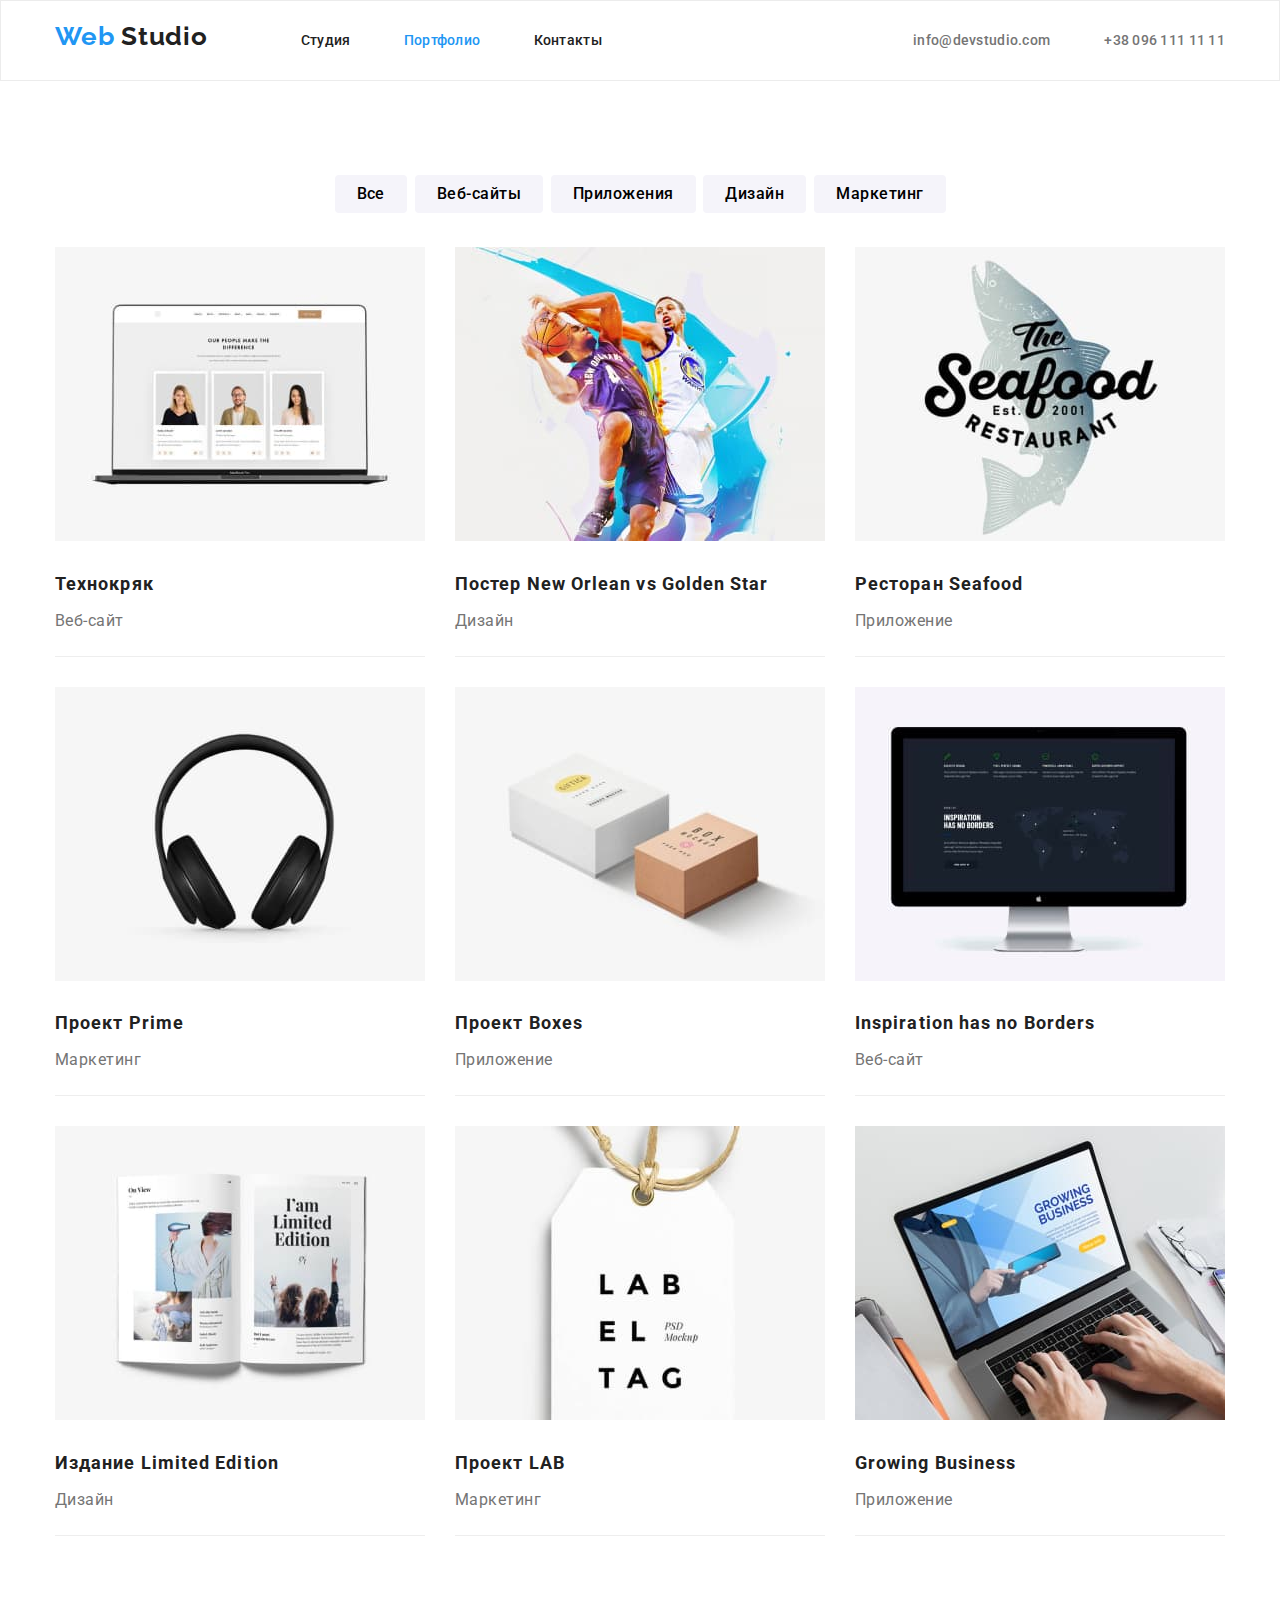
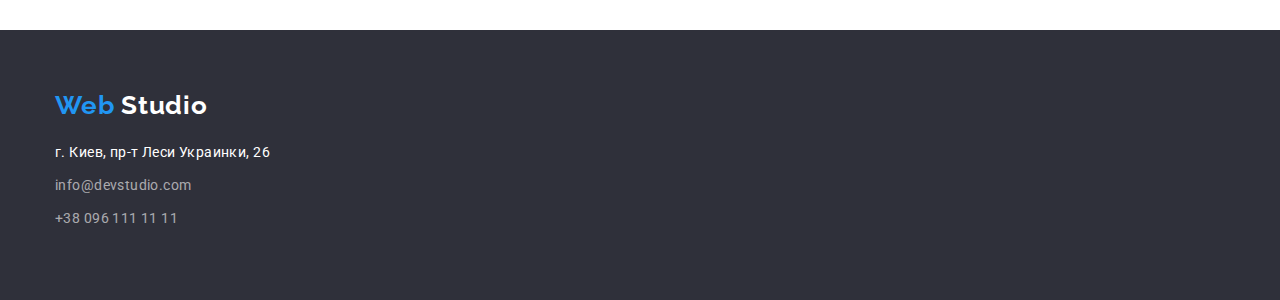
==== portfolio.html @ 4fb36acf "Initial commit" ====
<!DOCTYPE html>
<html lang="ru">
	<head>
		<meta charset="UTF-8" />
		<meta http-equiv="X-UA-Compatible" content="IE=edge" />
		<meta name="viewport" content="width=device-width, initial-scale=1.0" />
		<title>WebStudio</title>
		<link
			rel="stylesheet"
			href="https://cdnjs.cloudflare.com/ajax/libs/modern-normalize/1.1.0/modern-normalize.min.css"
		/>
		<link rel="stylesheet" href="./css/styles.css" />
		<link rel="preconnect" href="https://fonts.googleapis.com" />
		<link rel="preconnect" href="https://fonts.gstatic.com" crossorigin />
		<link
			href="https://fonts.googleapis.com/css2?family=Raleway:wght@700&family=Roboto:wght@400;500;700;900&display=swap"
			rel="stylesheet"
		/>
	</head>
	<body>
		<header class="header">
			<div class="container top">
				<nav class="navigation">
					<a href="./index.html" class="navigation-link link">
						<span class="part-link">Web</span>
						Studio
					</a>
					<ul class="navigation-list list">
						<li class="list-item"><a class="link" href="./index.html">Студия</a></li>
						<li class="list-item"><a class="link current" href="">Портфолио</a></li>
						<li class="list-item"><a class="link" href="">Контакты</a></li>
					</ul>
				</nav>
				<ul class="contacts list">
					<li class="list-item">
						<a href="mailto:info@devstudio.com" target="_blank" rel="noreferrer noopener" class="header-link link">
							info@devstudio.com
						</a>
					</li>
					<li class="list-item">
						<a href="tel:+380961111111" target="_blank" rel="noreferrer noopener" class="header-link link">
							+38 096 111 11 11
						</a>
					</li>
				</ul>
			</div>
		</header>
		<main>
			<section class="portfolio section">
				<div class="container main">
					<h1 hidden>Портфолио</h1>
					<ul class="filters-list list">
						<li class="items"><button class="button" type="button">Все</button></li>
						<li class="items"><button class="button" type="button">Веб-сайты</button></li>
						<li class="items"><button class="button" type="button">Приложения</button></li>
						<li class="items"><button class="button" type="button">Дизайн</button></li>
						<li class="items"><button class="button" type="button">Маркетинг</button></li>
					</ul>
					<ul class="projects-list list">
						<li class="item">
							<a class="link" href="">
								<img src="./img/technokryak.jpg" alt="Ноутбук с портфолио" width="370" height="294" />
								<h2 class="title">Технокряк</h2>
								<p class="text">Веб-сайт</p>
							</a>
						</li>
						<li class="item">
							<a class="link" href="">
								<img src="./img/poster.jpg" alt="Баскетбольний матч" width="370" height="294" />
								<h2 class="title">Постер New Orlean vs Golden Star</h2>
								<p class="text">Дизайн</p>
							</a>
						</li>
						<li class="item">
							<a class="link" href="">
								<img src="./img/seafood.jpg" alt="Морской ресторан" width="370" height="294" />
								<h2 class="title">Ресторан Seafood</h2>
								<p class="text">Приложение</p>
							</a>
						</li>
						<li class="item">
							<a class="link" href="">
								<img src="./img/prime.jpg" alt="Наушники" width="370" height="294" />
								<h2 class="title">Проект Prime</h2>
								<p class="text">Маркетинг</p>
							</a>
						</li>
						<li class="item">
							<a class="link" href="">
								<img src="./img/boxes.jpg" alt="Коробки" width="370" height="294" />
								<h2 class="title">Проект Boxes</h2>
								<p class="text">Приложение</p>
							</a>
						</li>
						<li class="item">
							<a class="link" href="">
								<img src="./img/inspiration.jpg" alt="Монитор" width="370" height="294" />
								<h2 class="title">Inspiration has no Borders</h2>
								<p class="text">Веб-сайт</p>
							</a>
						</li>
						<li class="item">
							<a class="link" href="">
								<img src="./img/limited-edition.jpg" alt="Журнал" width="370" height="294" />
								<h2 class="title">Издание Limited Edition</h2>
								<p class="text">Дизайн</p>
							</a>
						</li>
						<li class="item">
							<a class="link" href="">
								<img src="./img/LAB.jpg" alt="Бирка" width="370" height="294" />
								<h2 class="title">Проект LAB</h2>
								<p class="text">Маркетинг</p>
							</a>
						</li>
						<li class="item">
							<a class="link" href="">
								<img src="./img/growing-business.jpg" alt="Ноутбук" width="370" height="294" />
								<h2 class="title">Growing Business</h2>
								<p class="text">Приложение</p>
							</a>
						</li>
					</ul>
				</div>
			</section>
		</main>
		<footer class="footer">
			<div class="container end">
				<a href="./index.html" class="footer-part-link link">
					<span class="part-link">Web</span>
					Studio
				</a>
				<address class="footer-address">
					<ul class="list">
						<li>
							<a
								href="https://goo.gl/maps/cinAFBpo13wNEEMP8"
								target="_blank"
								rel="noreferrer noopener"
								class="footer-link link"
							>
								<span class="footer-address-link">г. Киев, пр-т Леси Украинки, 26</span>
							</a>
						</li>
						<li>
							<a href="mailto:info@devstudio.com" target="_blank" rel="noreferrer noopener" class="footer-link link">
								info@devstudio.com
							</a>
						</li>
						<li>
							<a href="tel:+380961111111" target="_blank" rel="noreferrer noopener" class="footer-link link">
								+38 096 111 11 11
							</a>
						</li>
					</ul>
				</address>
			</div>
		</footer>
	</body>
</html>
---- css/styles.css ----
/*  цвет фона белый #FFFFFF */
/* цвет фона 2 #F5F4FA */
/* цвет фона 3 #2F303A */
/* цвет #2196F3 */
/*  цвет текста основной 212121 */
/* цвет текста дополнительный 757575 */

/* Стили для index.html */
:root {
	--primary-text-color: #757575;
	--title-text-color: #212121;
	--accent-color: #2196f3;
	--primary-bcg-color: #ffffff;
	--secondary-bcg-color: #f5f4fa;
	--another-bcg-color: #2f303a;
}
body {
	background-color: #ffffff;
	color: var(--title-text-color);
	font-family: "Roboto", sans-serif;
}
.navigation-link {
	color: var(--title-text-color);
	font-family: Raleway, sans-serif;
	font-weight: 700;
	font-size: 26px;
	line-height: 1.2;
	letter-spacing: 0.03em;
	display: block;
	margin-right: 93px;
}
.list {
	list-style: none;
	padding: 0;
	margin: 0;
}
.list-item {
	display: flex;
	display: inline-block;
}
.contacts {
	margin-left: auto;
}
.navigation {
	display: flex;
	align-items: baseline;
}
.list .list-item + .list-item {
	margin-left: 50px;
}
.list-item .link {
	display: block;
	padding-top: 32px;
	padding-bottom: 32px;
}
.link {
	text-decoration: none;
}

.part-link {
	color: var(--accent-color);
}
.navigation-list .link {
	color: var(--title-text-color);
}
.navigation-list {
	font-weight: 500;
	font-size: 14px;
	line-height: 1.1;
	letter-spacing: 0.02em;
}
.navigation-list .link:hover,
.navigation-list .link:focus {
	color: var(--accent-color);
}
.header-link {
	color: var(--primary-text-color);
	font-weight: 500;
	font-size: 14px;
	line-height: 1.1;
	letter-spacing: 0.02em;
}
.header-link:hover,
.header-link:focus {
	color: var(--accent-color);
}
.navigation-list .link.current {
	color: var(--accent-color);
}
.section {
	padding-bottom: 94px;
}
.container {
	width: 1200px;
	margin-left: auto;
	margin-right: auto;
	padding-left: 15px;
	padding-right: 15px;
}
.top {
	display: flex;
	padding-bottom: 0;
	align-items: center;
}
.header {
	border: 1px solid #ececec;
}
h3 {
	margin-top: 0;
}
p {
	margin-top: 0;
	margin-bottom: 0;
}
/*  Hero */
.hero {
	background-color: var(--another-bcg-color);
	text-align: center;
	padding-top: 200px;
	padding-bottom: 200px;
}
.hero-title {
	margin-top: 0;
	margin-bottom: 0;
	color: var(--primary-bcg-color);
	font-style: normal;
	font-weight: 900;
	font-size: 44px;
	line-height: 1.36;
	letter-spacing: 0.06em;
}
.btn {
	background-color: var(--accent-color);
	color: var(--primary-bcg-color);
	cursor: pointer;
	font-family: inherit;
	font-style: normal;
	font-weight: 700;
	font-size: 16px;
	line-height: 1.87;
	display: flex;
	align-items: center;
	letter-spacing: 0.06em;
	display: inline-block;
	margin-top: 30px;
	width: 200px;
	height: 50px;
	border-radius: 4px;
}
.btn:hover,
.btn:focus {
	background-color: #188ce8;
}

/* Features */
.features-list {
	display: flex;
	width: 1170px;
	justify-content: space-between;
	margin-left: auto;
	margin-right: auto;
}
.features-item {
	display: flex;
	flex-wrap: wrap;
	width: 270px;
	height: 101px;
	margin-right: 30px;
}
.features-item:last-child {
	margin-right: 0;
}
.features-title {
	color: var(--title-text-color);
	font-weight: 700;
	font-size: 14px;
	line-height: 1.14;
	letter-spacing: 0.03em;
	text-transform: uppercase;
	margin-bottom: 10px;
}
.features-text {
	color: var(--primary-text-color);
	font-weight: 400;
	font-size: 14px;
	line-height: 1.71;
	letter-spacing: 0.03em;
}
.explanation {
	padding-top: 94px;
}

/* Work */
.section-title {
	color: var(--title-text-color);
	font-weight: 700;
	font-size: 36px;
	line-height: 1.16;
	text-align: center;
	letter-spacing: 0.03em;
	margin-top: 0;
	margin-bottom: 50px;
}
.work {
	display: flex;
	width: 1170px;
	justify-content: space-between;
	margin-left: auto;
	margin-right: auto;
}
.work-item {
	margin-right: 30px;
}
.work-item:last-child {
	margin-right: 0;
}

/* Team */
.team {
	background-color: var(--secondary-bcg-color);
}
.team-list {
	background-color: var(--primary-bcg-color);
	margin-right: 30px;
}
.team-list:last-child {
	margin-right: 0;
}
.teammates {
	color: var(--title-text-color);
	font-weight: 500;
	font-size: 16px;
	line-height: 1.18;
	text-align: center;
	letter-spacing: 0.03em;
	margin-top: 30px;
	margin-bottom: 10px;
}
.team-text {
	color: var(--primary-text-color);
	font-size: 16px;
	line-height: 1.18;
	text-align: center;
	letter-spacing: 0.03em;
	margin-bottom: 30px;
}
.team-group {
	display: flex;
	width: 1170px;
	justify-content: space-between;
	margin-left: auto;
	margin-right: auto;
}
.persons {
	padding-top: 94px;
}
/* Footer */
.footer {
	background-color: var(--another-bcg-color);
}
.footer-address {
	font-style: normal;
}
.footer-part-link {
	color: var(--primary-bcg-color);
	font-family: Raleway, sans-serif;
	font-weight: 700;
	font-size: 26px;
	line-height: 1.2;
	letter-spacing: 0.03em;
	margin-bottom: 20px;
	display: inline-block;
}
.footer-link {
	color: #ffffff99;
	font-weight: 400;
	font-size: 14px;
	line-height: 1.71;
	letter-spacing: 0.03em;
	margin-bottom: 9px;
	display: inline-block;
}
.footer-link:hover,
.footer-link:focus {
	color: var(--accent-color);
}
.footer-address-link {
	color: var(--primary-bcg-color);
	margin-bottom: 9px;
}
.footer-address-link:hover,
.footer-address-link:focus {
	color: var(--accent-color);
}
.end {
	padding-top: 60px;
	padding-bottom: 60px;
}
/* Стили для portfolio.html */
.main {
	padding-top: 94px;
}
.button {
	cursor: pointer;
	font-family: inherit;
	font-weight: 500;
	font-size: 16px;
	line-height: 1.62;
	text-align: center;
	letter-spacing: 0.03em;
	background-color: var(--secondary-bcg-color);
	border: none;
	padding-left: 22px;
	padding-right: 22px;
	padding-top: 6px;
	padding-bottom: 6px;
	border-radius: 4px;
}
.button:hover,
.button:focus {
	color: var(--primary-bcg-color);
	background-color: var(--accent-color);
}
.filters-list {
	display: flex;
	flex-wrap: wrap;
	margin-left: auto;
	margin-right: auto;
	width: 611px;
	justify-content: space-between;
	margin-bottom: 34px;
}
.projects-list .title {
	font-weight: 700;
	font-size: 18px;
	line-height: 2;
	letter-spacing: 0.06em;
	color: var(--title-text-color);
	margin-top: 20px;
	margin-bottom: 4px;
}
.projects-list .text {
	font-size: 16px;
	line-height: 1.88;
	letter-spacing: 0.03em;
	color: var(--primary-text-color);
	margin-bottom: 20px;
}
.projects-list {
	display: flex;
	flex-wrap: wrap;
}
.item {
	margin-right: 30px;
	margin-bottom: 30px;
	border-bottom: 1px solid #eeeeee;
}
.item:nth-child(3n) {
	margin-right: 0;
}
.item:nth-last-child(-n + 3) {
	margin-bottom: 0;
}
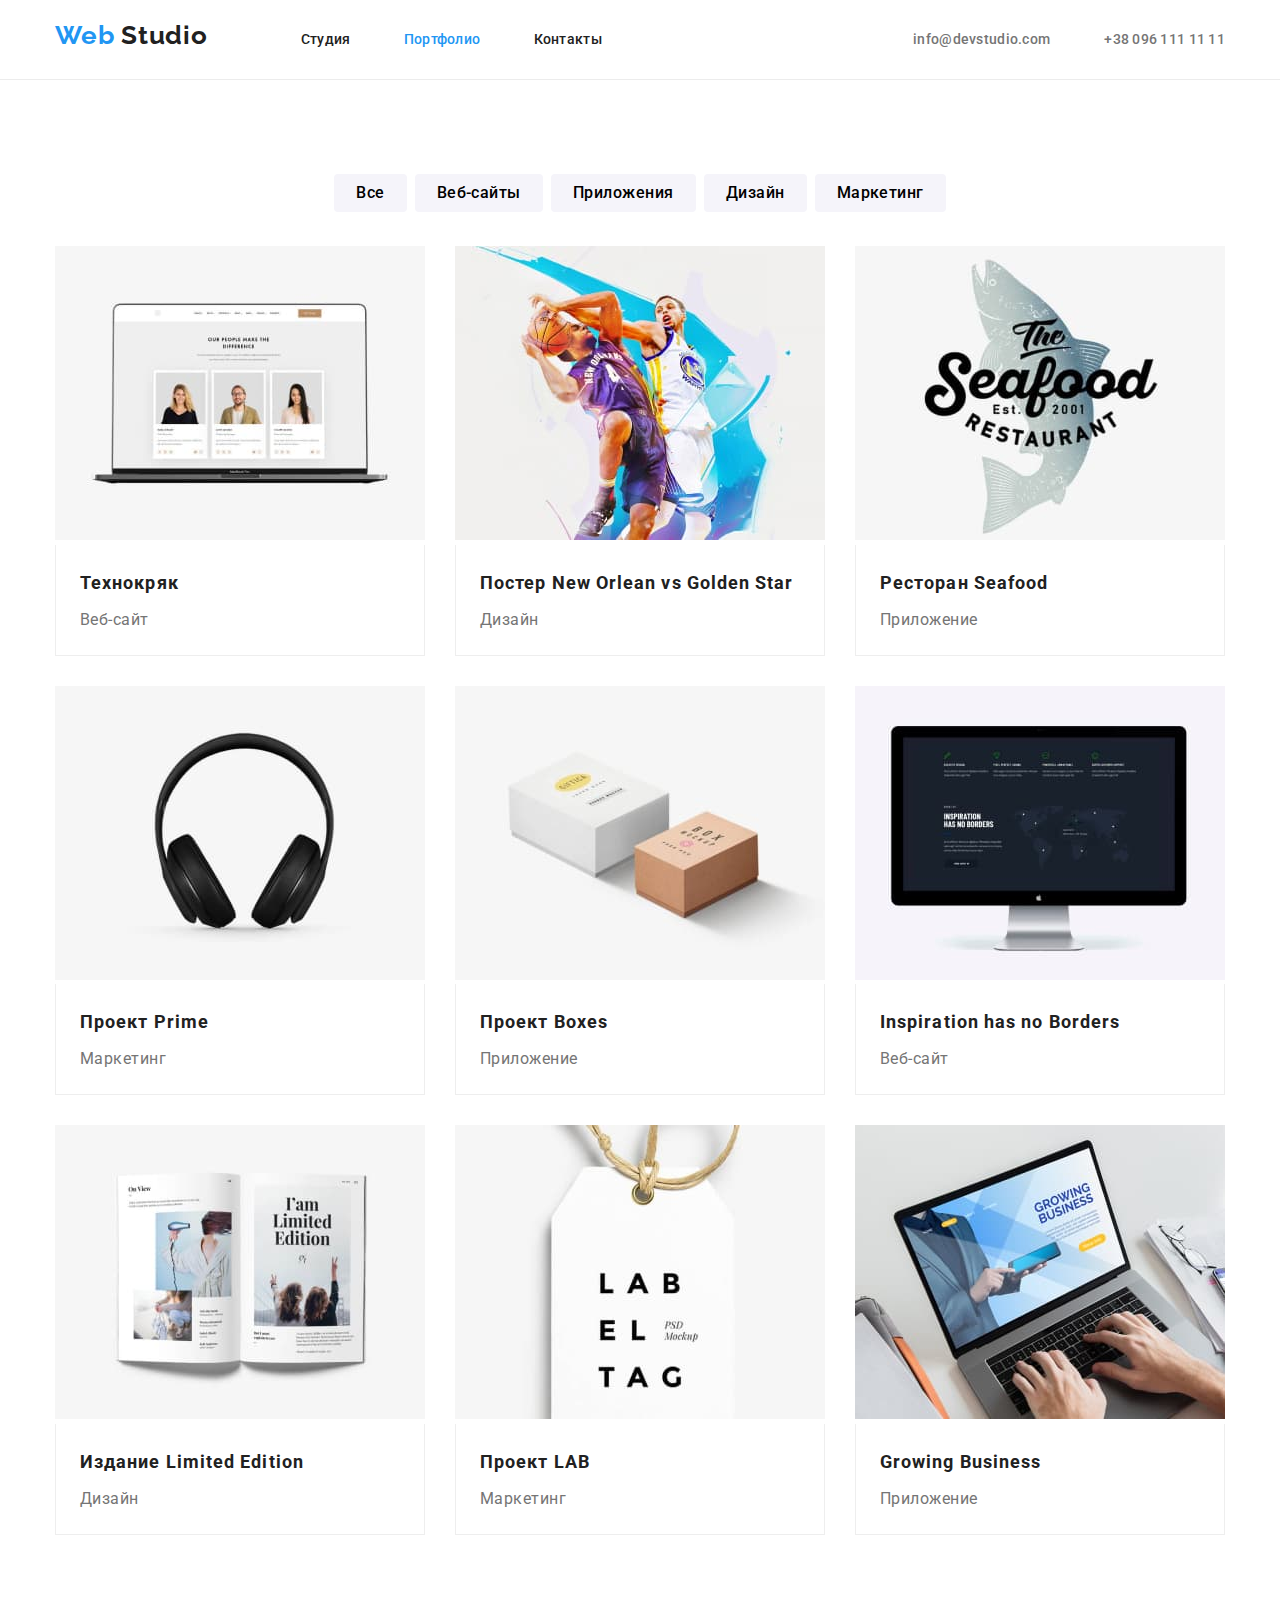
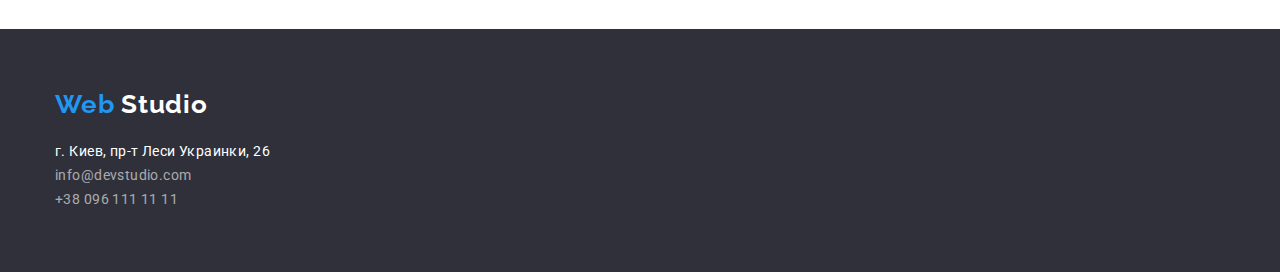
==== commit d2a4d272: "hw3" ====
--- a/portfolio.html
+++ b/portfolio.html
@@ -60,64 +60,82 @@
 						<li class="item">
 							<a class="link" href="">
 								<img src="./img/technokryak.jpg" alt="Ноутбук с портфолио" width="370" height="294" />
-								<h2 class="title">Технокряк</h2>
-								<p class="text">Веб-сайт</p>
+								<div class="projects">
+									<h2 class="title">Технокряк</h2>
+									<p class="text">Веб-сайт</p>
+								</div>
 							</a>
 						</li>
 						<li class="item">
 							<a class="link" href="">
 								<img src="./img/poster.jpg" alt="Баскетбольний матч" width="370" height="294" />
-								<h2 class="title">Постер New Orlean vs Golden Star</h2>
-								<p class="text">Дизайн</p>
+								<div class="projects">
+									<h2 class="title">Постер New Orlean vs Golden Star</h2>
+									<p class="text">Дизайн</p>
+								</div>
 							</a>
 						</li>
 						<li class="item">
 							<a class="link" href="">
 								<img src="./img/seafood.jpg" alt="Морской ресторан" width="370" height="294" />
-								<h2 class="title">Ресторан Seafood</h2>
-								<p class="text">Приложение</p>
+								<div class="projects">
+									<h2 class="title">Ресторан Seafood</h2>
+									<p class="text">Приложение</p>
+								</div>
 							</a>
 						</li>
 						<li class="item">
 							<a class="link" href="">
 								<img src="./img/prime.jpg" alt="Наушники" width="370" height="294" />
-								<h2 class="title">Проект Prime</h2>
-								<p class="text">Маркетинг</p>
+								<div class="projects">
+									<h2 class="title">Проект Prime</h2>
+									<p class="text">Маркетинг</p>
+								</div>
 							</a>
 						</li>
 						<li class="item">
 							<a class="link" href="">
 								<img src="./img/boxes.jpg" alt="Коробки" width="370" height="294" />
-								<h2 class="title">Проект Boxes</h2>
-								<p class="text">Приложение</p>
+								<div class="projects">
+									<h2 class="title">Проект Boxes</h2>
+									<p class="text">Приложение</p>
+								</div>
 							</a>
 						</li>
 						<li class="item">
 							<a class="link" href="">
 								<img src="./img/inspiration.jpg" alt="Монитор" width="370" height="294" />
-								<h2 class="title">Inspiration has no Borders</h2>
-								<p class="text">Веб-сайт</p>
+								<div class="projects">
+									<h2 class="title">Inspiration has no Borders</h2>
+									<p class="text">Веб-сайт</p>
+								</div>
 							</a>
 						</li>
 						<li class="item">
 							<a class="link" href="">
 								<img src="./img/limited-edition.jpg" alt="Журнал" width="370" height="294" />
-								<h2 class="title">Издание Limited Edition</h2>
-								<p class="text">Дизайн</p>
+								<div class="projects">
+									<h2 class="title">Издание Limited Edition</h2>
+									<p class="text">Дизайн</p>
+								</div>
 							</a>
 						</li>
 						<li class="item">
 							<a class="link" href="">
 								<img src="./img/LAB.jpg" alt="Бирка" width="370" height="294" />
-								<h2 class="title">Проект LAB</h2>
-								<p class="text">Маркетинг</p>
+								<div class="projects">
+									<h2 class="title">Проект LAB</h2>
+									<p class="text">Маркетинг</p>
+								</div>
 							</a>
 						</li>
 						<li class="item">
 							<a class="link" href="">
 								<img src="./img/growing-business.jpg" alt="Ноутбук" width="370" height="294" />
-								<h2 class="title">Growing Business</h2>
-								<p class="text">Приложение</p>
+								<div class="projects">
+									<h2 class="title">Growing Business</h2>
+									<p class="text">Приложение</p>
+								</div>
 							</a>
 						</li>
 					</ul>
--- a/css/styles.css
+++ b/css/styles.css
@@ -103,7 +103,7 @@
 	align-items: center;
 }
 .header {
-	border: 1px solid #ececec;
+	border-bottom: 1px solid #ececec;
 }
 h3 {
 	margin-top: 0;
@@ -128,6 +128,9 @@
 	font-size: 44px;
 	line-height: 1.36;
 	letter-spacing: 0.06em;
+	width: 696px;
+	margin-right: auto;
+	margin-left: auto;
 }
 .btn {
 	background-color: var(--accent-color);
@@ -153,6 +156,18 @@
 }
 
 /* Features */
+.visually-hidden {
+	border: 0;
+	clip: rect(0 0 0 0);
+	height: auto;
+	margin: 0;
+	overflow: hidden;
+	padding: 0;
+	position: absolute;
+	width: 1px;
+	white-space: nowrap;
+}
+
 .features-list {
 	display: flex;
 	width: 1170px;
@@ -161,10 +176,7 @@
 	margin-right: auto;
 }
 .features-item {
-	display: flex;
-	flex-wrap: wrap;
 	width: 270px;
-	height: 101px;
 	margin-right: 30px;
 }
 .features-item:last-child {
@@ -186,10 +198,9 @@
 	line-height: 1.71;
 	letter-spacing: 0.03em;
 }
-.explanation {
+.features {
 	padding-top: 94px;
 }
-
 /* Work */
 .section-title {
 	color: var(--title-text-color);
@@ -213,11 +224,15 @@
 }
 .work-item:last-child {
 	margin-right: 0;
+}
+.image {
+	display: block;
 }
 
 /* Team */
 .team {
 	background-color: var(--secondary-bcg-color);
+	padding-top: 94px;
 }
 .team-list {
 	background-color: var(--primary-bcg-color);
@@ -233,7 +248,6 @@
 	line-height: 1.18;
 	text-align: center;
 	letter-spacing: 0.03em;
-	margin-top: 30px;
 	margin-bottom: 10px;
 }
 .team-text {
@@ -242,7 +256,10 @@
 	line-height: 1.18;
 	text-align: center;
 	letter-spacing: 0.03em;
-	margin-bottom: 30px;
+}
+.team-div {
+	padding-top: 30px;
+	padding-bottom: 30px;
 }
 .team-group {
 	display: flex;
@@ -251,12 +268,12 @@
 	margin-left: auto;
 	margin-right: auto;
 }
-.persons {
-	padding-top: 94px;
-}
+
 /* Footer */
 .footer {
 	background-color: var(--another-bcg-color);
+	padding-top: 60px;
+	padding-bottom: 60px;
 }
 .footer-address {
 	font-style: normal;
@@ -277,7 +294,6 @@
 	font-size: 14px;
 	line-height: 1.71;
 	letter-spacing: 0.03em;
-	margin-bottom: 9px;
 	display: inline-block;
 }
 .footer-link:hover,
@@ -286,20 +302,20 @@
 }
 .footer-address-link {
 	color: var(--primary-bcg-color);
-	margin-bottom: 9px;
 }
 .footer-address-link:hover,
 .footer-address-link:focus {
 	color: var(--accent-color);
 }
-.end {
-	padding-top: 60px;
-	padding-bottom: 60px;
-}
+.footer-item {
+	margin-bottom: 9px;
+}
+.footer-item:last-child {
+	margin-bottom: 0;
+}
+
 /* Стили для portfolio.html */
-.main {
-	padding-top: 94px;
-}
+
 .button {
 	cursor: pointer;
 	font-family: inherit;
@@ -310,10 +326,7 @@
 	letter-spacing: 0.03em;
 	background-color: var(--secondary-bcg-color);
 	border: none;
-	padding-left: 22px;
-	padding-right: 22px;
-	padding-top: 6px;
-	padding-bottom: 6px;
+	padding: 6px 22px 6px 22px;
 	border-radius: 4px;
 }
 .button:hover,
@@ -323,11 +336,7 @@
 }
 .filters-list {
 	display: flex;
-	flex-wrap: wrap;
-	margin-left: auto;
-	margin-right: auto;
-	width: 611px;
-	justify-content: space-between;
+	justify-content: center;
 	margin-bottom: 34px;
 }
 .projects-list .title {
@@ -336,15 +345,14 @@
 	line-height: 2;
 	letter-spacing: 0.06em;
 	color: var(--title-text-color);
-	margin-top: 20px;
 	margin-bottom: 4px;
+	margin-top: 0;
 }
 .projects-list .text {
 	font-size: 16px;
 	line-height: 1.88;
 	letter-spacing: 0.03em;
 	color: var(--primary-text-color);
-	margin-bottom: 20px;
 }
 .projects-list {
 	display: flex;
@@ -353,7 +361,6 @@
 .item {
 	margin-right: 30px;
 	margin-bottom: 30px;
-	border-bottom: 1px solid #eeeeee;
 }
 .item:nth-child(3n) {
 	margin-right: 0;
@@ -361,3 +368,20 @@
 .item:nth-last-child(-n + 3) {
 	margin-bottom: 0;
 }
+.portfolio {
+	padding-top: 94px;
+	padding-bottom: 94px;
+}
+.items {
+	margin-right: 8px;
+}
+.items:last-child {
+	margin-right: 0;
+}
+
+.projects {
+	padding: 20px 24px 20px 24px;
+	border-bottom: 1px solid #eeeeee;
+	border-left: 1px solid #eeeeee;
+	border-right: 1px solid #eeeeee;
+}
